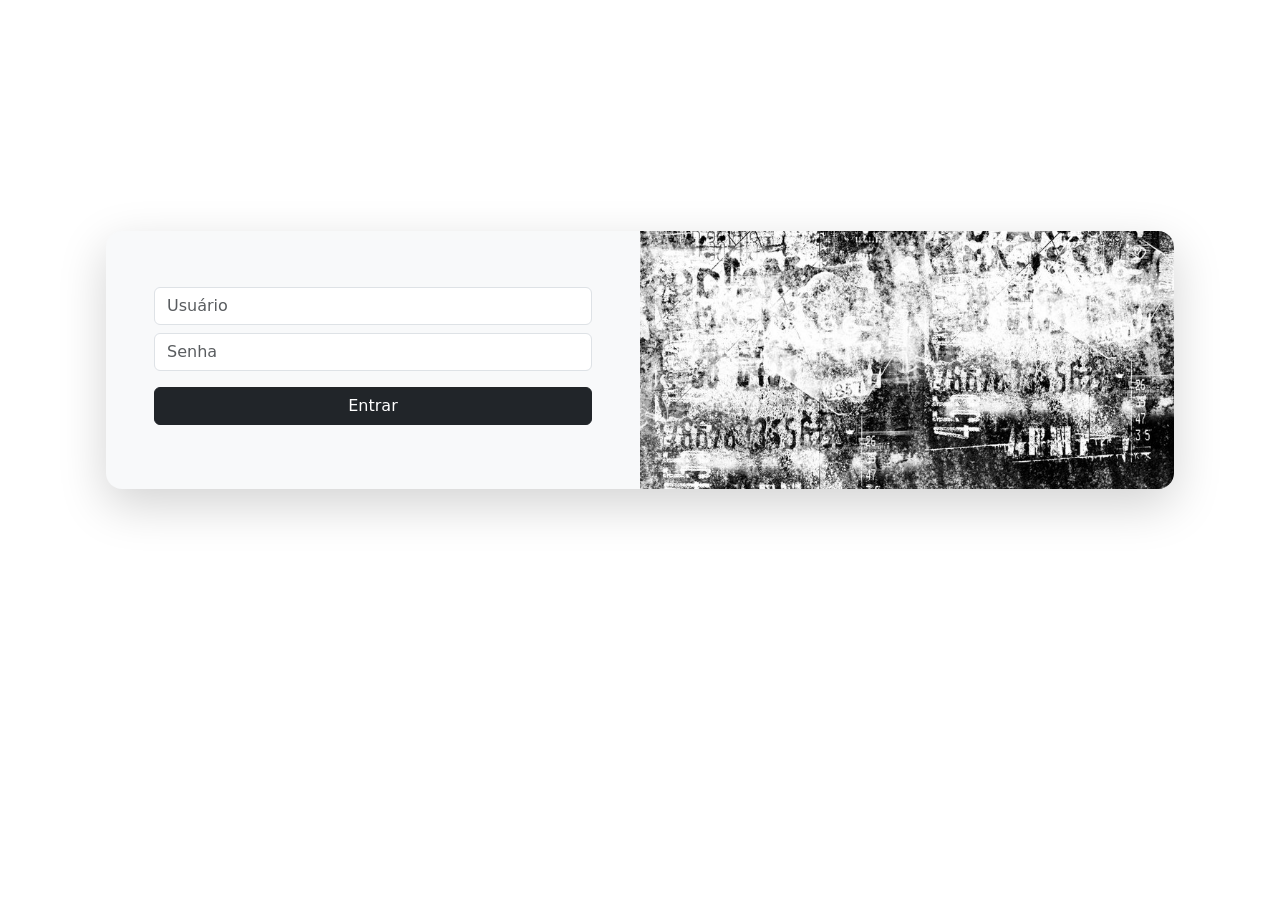
==== index.html @ a1c028de "feat - correção" ====
<html lang="en">
    <head>
        <meta charset="UTF-8">
        <meta name="viewport" content="width=device-width, initial-scale=1.0">
        <title>Validação Forum</title>
        <link href="https://cdn.jsdelivr.net/npm/bootstrap@5.3.8/dist/css/bootstrap.min.css" rel="stylesheet" integrity="sha384-sRIl4kxILFvY47J16cr9ZwB07vP4J8+LH7qKQnuqkuIAvNWLzeN8tE5YBujZqJLB" crossorigin="anonymous">
        <link rel="stylesheet" href="style.css">
    </head>
    <body>

    <div class="container p-5 text-center d-flex justify-content-center  rounded-4 position-absolute top-40 start-50 translate-middle" id="">
         <div class="row bg-light rounded-4 overflow-hidden shadow-lg">
            <div class="col-md-6 p-5 gap-2">
            <form id="cadastro">
                <div>
                    <label class="form-label" for="usuario"></label>
                    <input type="text" id="usuario" class="form-control" placeholder="Usuário">
                    <div class="invalid-feedback">
                        Usuário incorreto.
                    </div>
                </div>
                <div>
                    <label for="senha" class="form-label"></label>
                    <input type="password" id="senha" class="form-control" placeholder="Senha">
                    <div class="invalid-feedback">
                        Usuário incorreto.
                    </div>
                </div>
                <div class="d-grid gap-2 mt-3">
                <button class="btn btn-dark" type="submit">Entrar</button>
                </div>
            </form>
            
        </div>
        <div class="col-md-6 d-none d-md-block p-0">
        <img src="assets/images/360_F_299891222_J2AA0EVqcFsu5976y1A4hQXejZgTWE7f.jpg" class="img-fluid h-100 w-100 object-fit-cover">
      </div>
            
        </div>
    </div>

    <script src="scripts/script.js"></script>
    <script src="https://cdn.jsdelivr.net/npm/bootstrap@5.3.8/dist/js/bootstrap.bundle.min.js"  integrity="sha384-FKyoEForCGlyvwx9Hj09JcYn3nv7wiPVlz7YYwJrWVcXK/BmnVDxM+D2scQbITxI" crossorigin="anonymous"></script>   
    </body>
    </html>
---- style.css ----
#formulario{
    margin-top: 300px;
}
body{
    background-image: url(assets/images/tie-dye-background.jpg);
    background-size: cover;
}

.top-40{
   top: 40% !important;
}
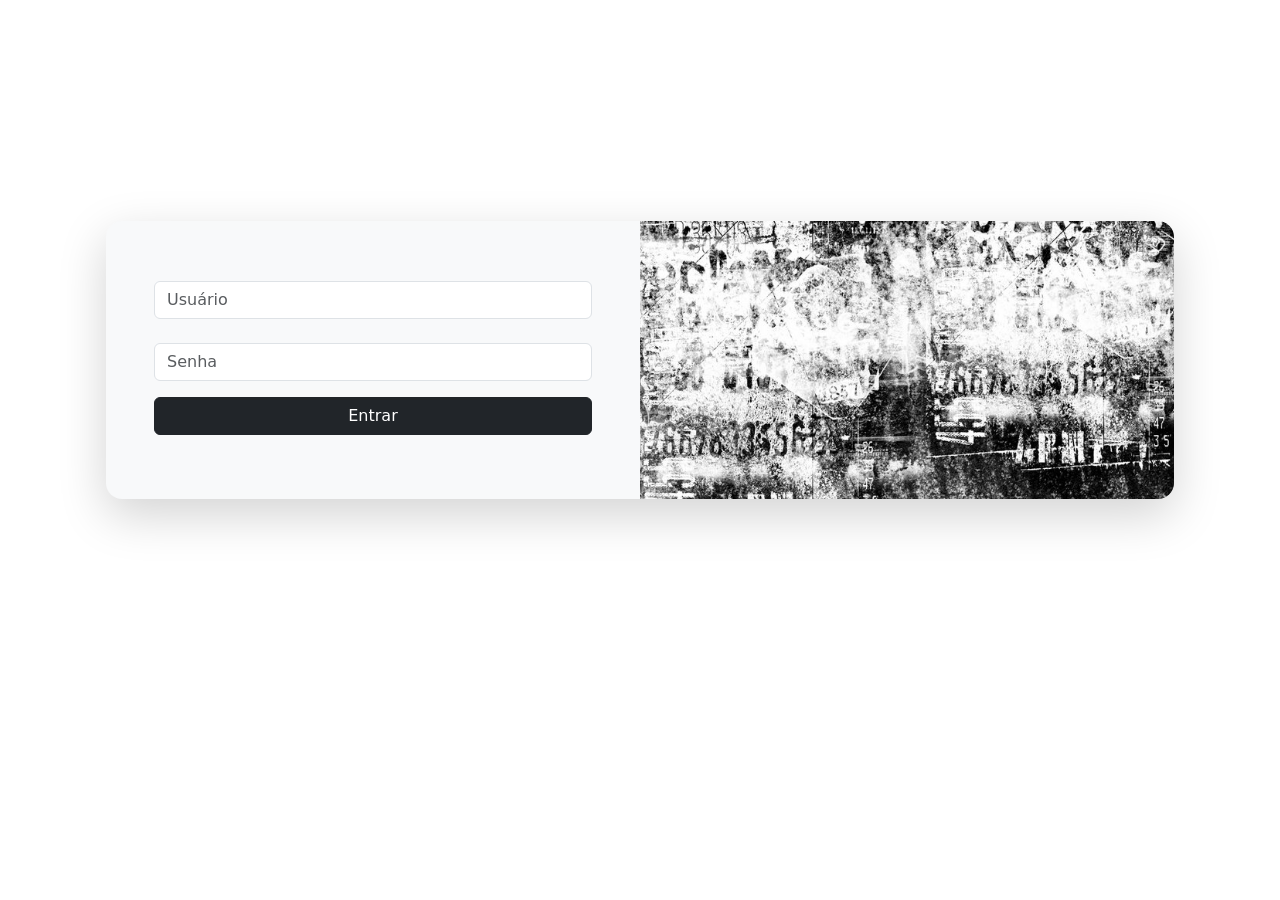
==== commit 20ca5294: "add - merge" ====
--- a/index.html
+++ b/index.html
@@ -14,20 +14,20 @@
             <form id="cadastro">
                 <div>
                     <label class="form-label" for="usuario"></label>
-                    <input type="text" id="usuario" class="form-control" placeholder="Usuário">
+                    <input type="text" id="usuario" class="form-control  mt-1" placeholder="Usuário">
                     <div class="invalid-feedback">
                         Usuário incorreto.
                     </div>
                 </div>
                 <div>
-                    <label for="senha" class="form-label"></label>
-                    <input type="password" id="senha" class="form-control" placeholder="Senha">
+                    <label for="senha" class="form-label" ></label>
+                    <input type="password" id="senha" class="form-control  mt-3" placeholder="Senha">
                     <div class="invalid-feedback">
                         Usuário incorreto.
                     </div>
                 </div>
-                <div class="d-grid gap-2 mt-3">
-                <button class="btn btn-dark" type="submit">Entrar</button>
+                <div class="d-grid gap-2">
+                <button class="btn btn-dark mt-3" type="submit">Entrar</button>
                 </div>
             </form>
             
@@ -39,7 +39,6 @@
         </div>
     </div>
 
-    <script src="scripts/script.js"></script>
     <script src="https://cdn.jsdelivr.net/npm/bootstrap@5.3.8/dist/js/bootstrap.bundle.min.js"  integrity="sha384-FKyoEForCGlyvwx9Hj09JcYn3nv7wiPVlz7YYwJrWVcXK/BmnVDxM+D2scQbITxI" crossorigin="anonymous"></script>   
     </body>
     </html>
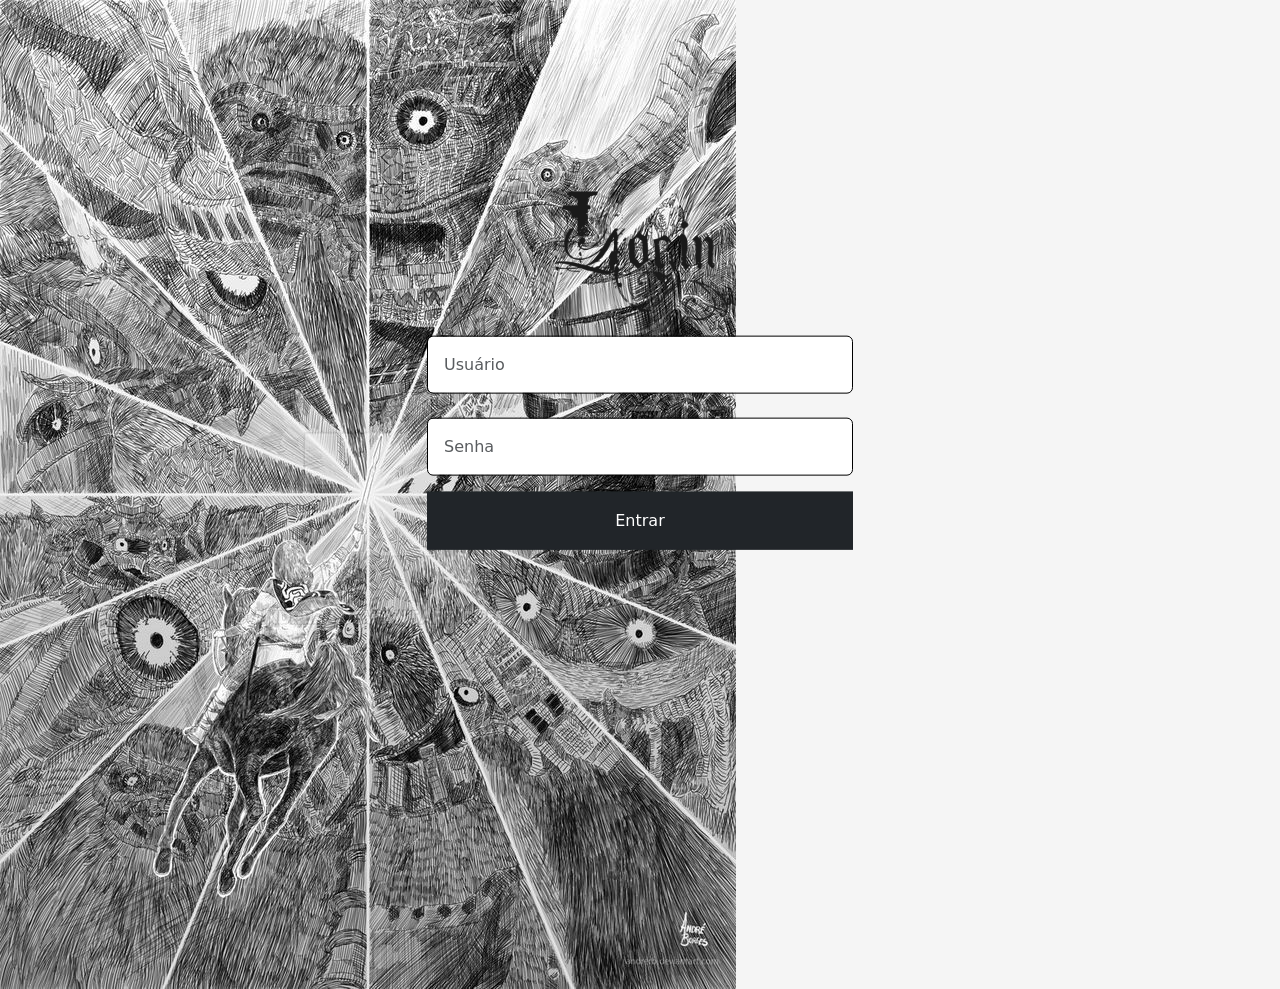
==== commit af8e5cc5: "style - reformulação tematica" ====
--- a/index.html
+++ b/index.html
@@ -8,37 +8,40 @@
     </head>
     <body>
 
+        <img src="assets/images/414aa264cf3bac02aad560ae14173e69 (1).jpg" class="img-fluid" alt="">
+
     <div class="container p-5 text-center d-flex justify-content-center  rounded-4 position-absolute top-40 start-50 translate-middle" id="">
-         <div class="row bg-light rounded-4 overflow-hidden shadow-lg">
+        
             <div class="col-md-6 p-5 gap-2">
             <form id="cadastro">
                 <div>
+                    <img src="assets/images/login.png" width="300" alt="">
+                </div>
+                <div>
                     <label class="form-label" for="usuario"></label>
-                    <input type="text" id="usuario" class="form-control  mt-1" placeholder="Usuário">
+                    <input type="text" id="usuario" class="form-control border border-black mt-1 p-3" placeholder="Usuário">
                     <div class="invalid-feedback">
                         Usuário incorreto.
                     </div>
                 </div>
                 <div>
                     <label for="senha" class="form-label" ></label>
-                    <input type="password" id="senha" class="form-control  mt-3" placeholder="Senha">
+                    <input type="password" id="senha" class="form-control border border-black mt-3 p-3" placeholder="Senha">
                     <div class="invalid-feedback">
-                        Usuário incorreto.
+                        Senha incorreto.
                     </div>
                 </div>
                 <div class="d-grid gap-2">
-                <button class="btn btn-dark mt-3" type="submit">Entrar</button>
+                <button class="btn btn-dark mt-3 p-3 rounded-0" type="submit">Entrar</button>
                 </div>
             </form>
             
         </div>
-        <div class="col-md-6 d-none d-md-block p-0">
-        <img src="assets/images/360_F_299891222_J2AA0EVqcFsu5976y1A4hQXejZgTWE7f.jpg" class="img-fluid h-100 w-100 object-fit-cover">
-      </div>
-            
-        </div>
+
     </div>
 
+    
     <script src="https://cdn.jsdelivr.net/npm/bootstrap@5.3.8/dist/js/bootstrap.bundle.min.js"  integrity="sha384-FKyoEForCGlyvwx9Hj09JcYn3nv7wiPVlz7YYwJrWVcXK/BmnVDxM+D2scQbITxI" crossorigin="anonymous"></script>   
     </body>
+    <script src="scripts/script.js"></script>
     </html>
--- a/style.css
+++ b/style.css
@@ -3,8 +3,7 @@
     margin-top: 300px;
 }
 body{
-    background-image: url(assets/images/tie-dye-background.jpg);
-    background-size: cover;
+   background-color: whitesmoke;
 }
 
 .top-40{
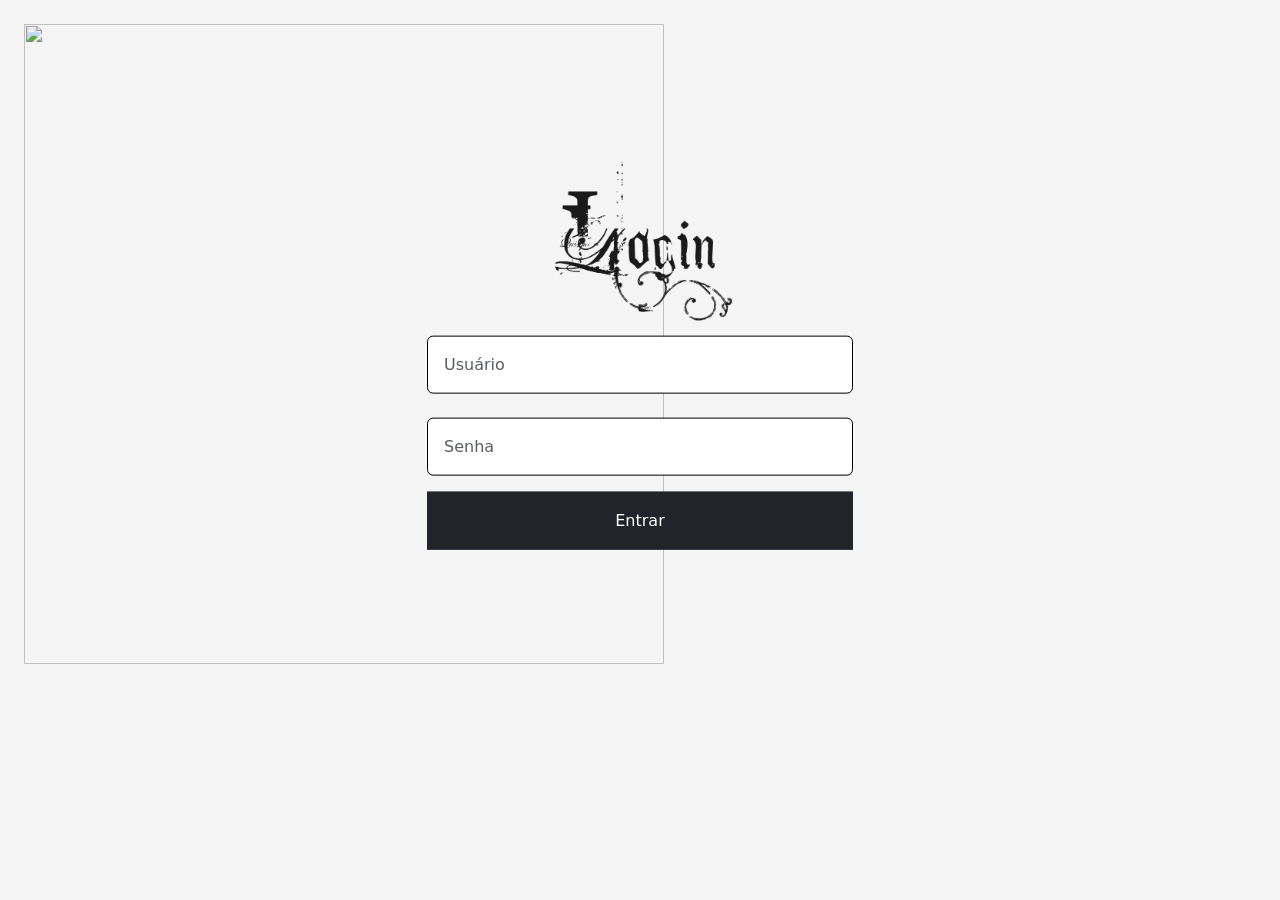
==== commit 66b4096d: "add - configuração de navbar" ====
--- a/index.html
+++ b/index.html
@@ -7,15 +7,16 @@
         <link rel="stylesheet" href="style.css">
     </head>
     <body>
-
-        <img src="assets/images/414aa264cf3bac02aad560ae14173e69 (1).jpg" class="img-fluid" alt="">
-
+    <div>
+        <img src="assets/images/imagem-entrada.jpg" class="position-absolute   m-4 " width="640" alt="">
+    </div>
     <div class="container p-5 text-center d-flex justify-content-center  rounded-4 position-absolute top-40 start-50 translate-middle" id="">
         
             <div class="col-md-6 p-5 gap-2">
             <form id="cadastro">
                 <div>
                     <img src="assets/images/login.png" width="300" alt="">
+                    
                 </div>
                 <div>
                     <label class="form-label" for="usuario"></label>
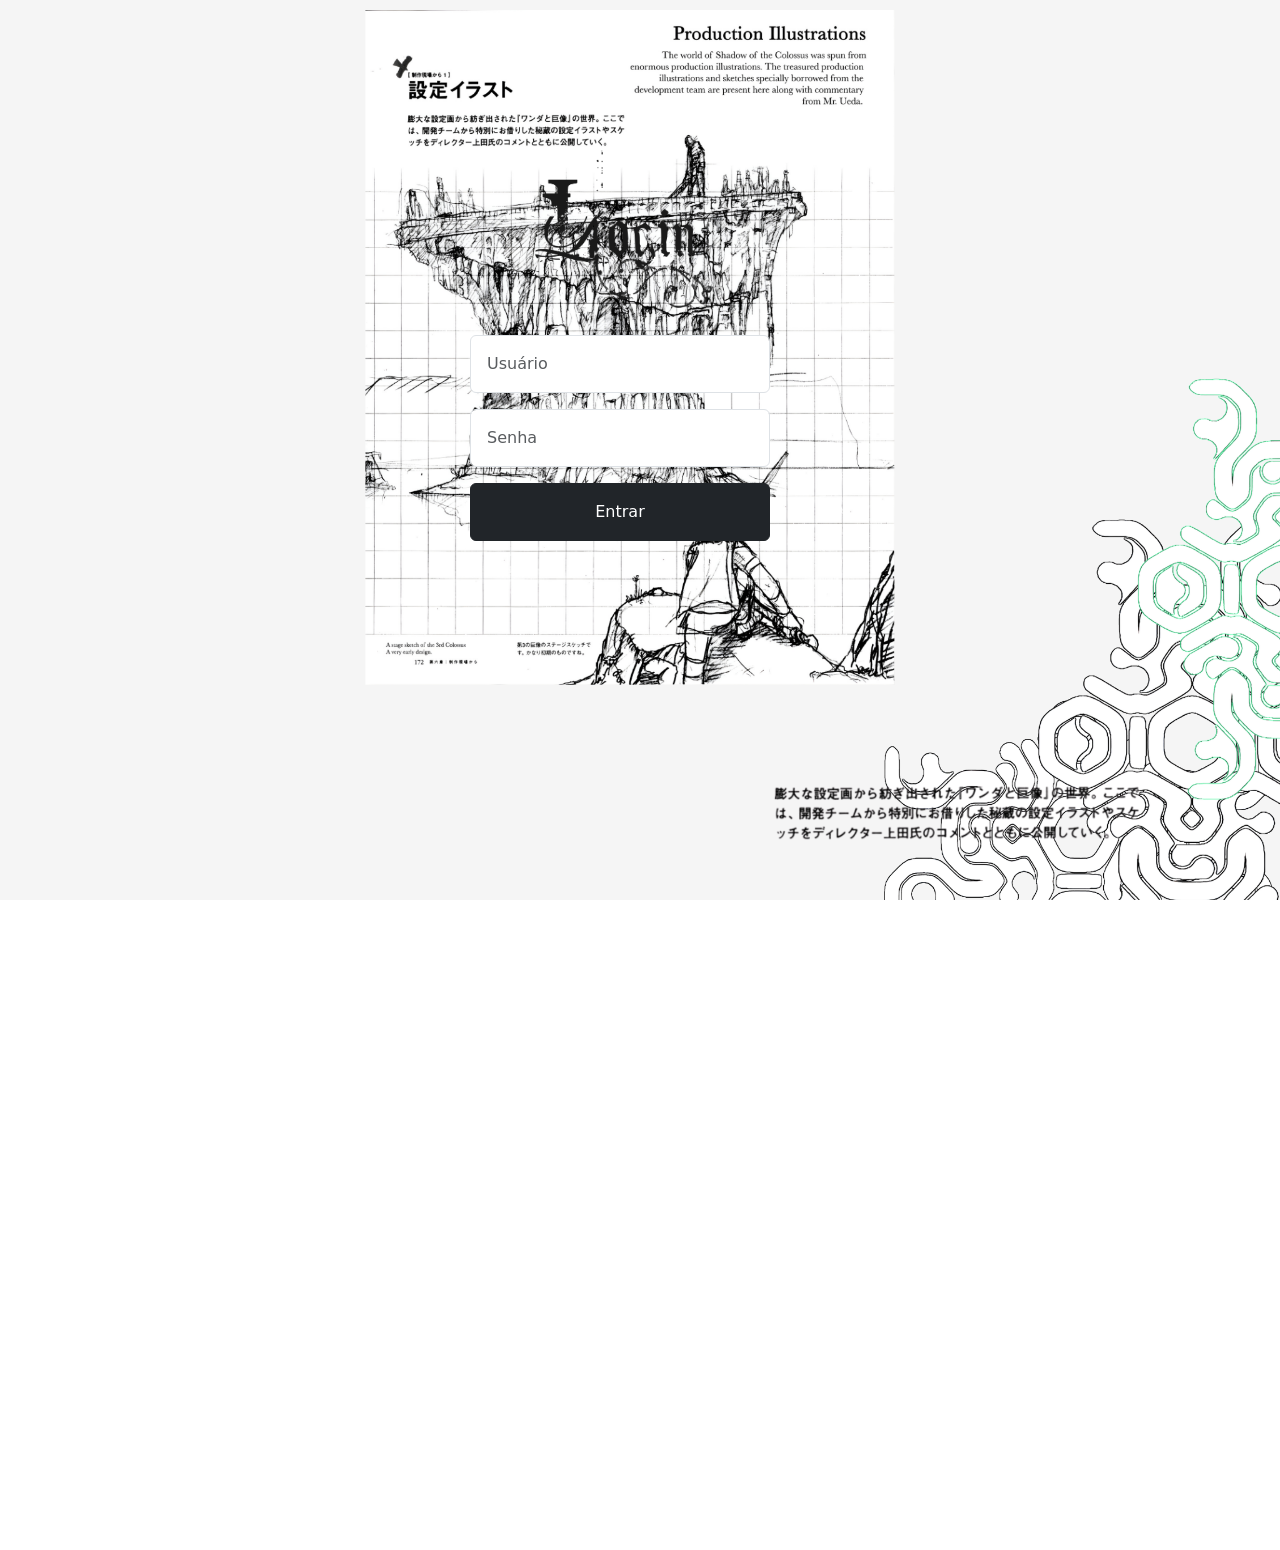
==== commit 5d119aba: "style - organização da tela de login" ====
--- a/index.html
+++ b/index.html
@@ -7,39 +7,36 @@
         <link rel="stylesheet" href="style.css">
     </head>
     <body>
-    <div>
-        <img src="assets/images/imagem-entrada.jpg" class="position-absolute   m-4 " width="640" alt="">
-    </div>
-    <div class="container p-5 text-center d-flex justify-content-center  rounded-4 position-absolute top-40 start-50 translate-middle" id="">
+    <div class="login-area">
+
+
+    <div class="bg-layer img1"></div>
+    <div class="bg-layer img2"></div>
+    <div class="bg-layer img3"></div>
+    <img src="assets/images/abstrato.png" class="img4" alt="">
+    <div class="bg-layer img5"></div>
+    <div class="bg-layer img6"></div>
+
+    <div id="container-login">
         
-            <div class="col-md-6 p-5 gap-2">
+        <div class="login-box text-center">
+
+            <img src="assets/images/login.png" width="300" class="mb-4">
+
             <form id="cadastro">
-                <div>
-                    <img src="assets/images/login.png" width="300" alt="">
-                    
-                </div>
-                <div>
-                    <label class="form-label" for="usuario"></label>
-                    <input type="text" id="usuario" class="form-control border border-black mt-1 p-3" placeholder="Usuário">
-                    <div class="invalid-feedback">
-                        Usuário incorreto.
-                    </div>
-                </div>
-                <div>
-                    <label for="senha" class="form-label" ></label>
-                    <input type="password" id="senha" class="form-control border border-black mt-3 p-3" placeholder="Senha">
-                    <div class="invalid-feedback">
-                        Senha incorreto.
-                    </div>
-                </div>
-                <div class="d-grid gap-2">
-                <button class="btn btn-dark mt-3 p-3 rounded-0" type="submit">Entrar</button>
-                </div>
+
+                <input type="text" class="form-control mb-3 p-3" placeholder="Usuário">
+                <input type="password" class="form-control mb-3 p-3" placeholder="Senha">
+
+                <button class="btn btn-dark w-100 p-3">Entrar</button>
+
             </form>
-            
+
         </div>
 
     </div>
+
+</div>
 
     
     <script src="https://cdn.jsdelivr.net/npm/bootstrap@5.3.8/dist/js/bootstrap.bundle.min.js"  integrity="sha384-FKyoEForCGlyvwx9Hj09JcYn3nv7wiPVlz7YYwJrWVcXK/BmnVDxM+D2scQbITxI" crossorigin="anonymous"></script>   
--- a/style.css
+++ b/style.css
@@ -3,9 +3,123 @@
     margin-top: 300px;
 }
 body{
-   background-color: whitesmoke;
+   background-color: white;
+   overflow: hidden;
+   
 }
 
 .top-40{
    top: 40% !important;
+}
+
+.top-80{
+   top: 40% !important;
+}
+
+#video-background{
+    margin-top: -110px;
+}
+
+#simbolo1{
+    margin-top: 115px;
+}
+
+@font-face {
+    font-family: 'callison';
+    src: url('assets/fonts/CaslonAntique-Bold.ttf') format('woff2')
+    }
+
+nav{
+    font-family: 'callison', sans-serif;
+    font-size: 20;
+}
+
+.login-area {
+    position: relative;
+    height: 100vh;
+    background: #f5f5f5;
+    z-index: 10
+}
+
+.bg-layer {
+    position: absolute;
+    background-repeat: no-repeat;
+    background-size: contain;
+}
+
+
+.img1 {
+    background-image: url("assets/images/imagem-entrada.jpg");
+    width: 850;
+    height: 850;
+    top: 30;
+    left: 50px;
+     z-index: 1;
+}
+
+
+    
+.img2 {
+    background-image: url("assets/images/img-3.png");
+    width: 1200;
+    height: 990px;
+    top: 10px;
+    left: 30;
+     z-index: 1;
+}
+
+.img3 {
+    background-image: url("assets/images/imagem-cavalo.jpg");
+    width: 480px;
+    height: 500px;
+    top: 470px;
+    left: 90px;
+     z-index: 1;
+}
+
+.img4 {
+    position: absolute;
+       right: 0;
+    bottom: 0vh;
+    width: 85vw;
+    max-width: 1000vw;
+    height: auto;
+    object-fit: contain;
+    pointer-events: none;
+     z-index: 1;
+}
+
+
+.img5 {
+    background-image: url("assets/images/escrita.png");
+    width: 400;
+    height: 850;
+    top: 700px;
+    left: 750px;
+     z-index: 1;
+}
+
+.img6 {
+    background-image: url(assets/images/art-monstro.png);
+    width: 520;
+    height: 850;
+    top: 590px;
+    left: 1455px;
+     z-index: 1;
+}
+#container-login {
+    position: absolute;
+
+    top:-100px;
+    right: 450px;
+
+    width: 35vw;
+    max-width: 420px;
+    height: 100vh;
+
+    display: flex;
+    align-items: center;
+    justify-content: center;
+
+    z-index: 999; 
 }
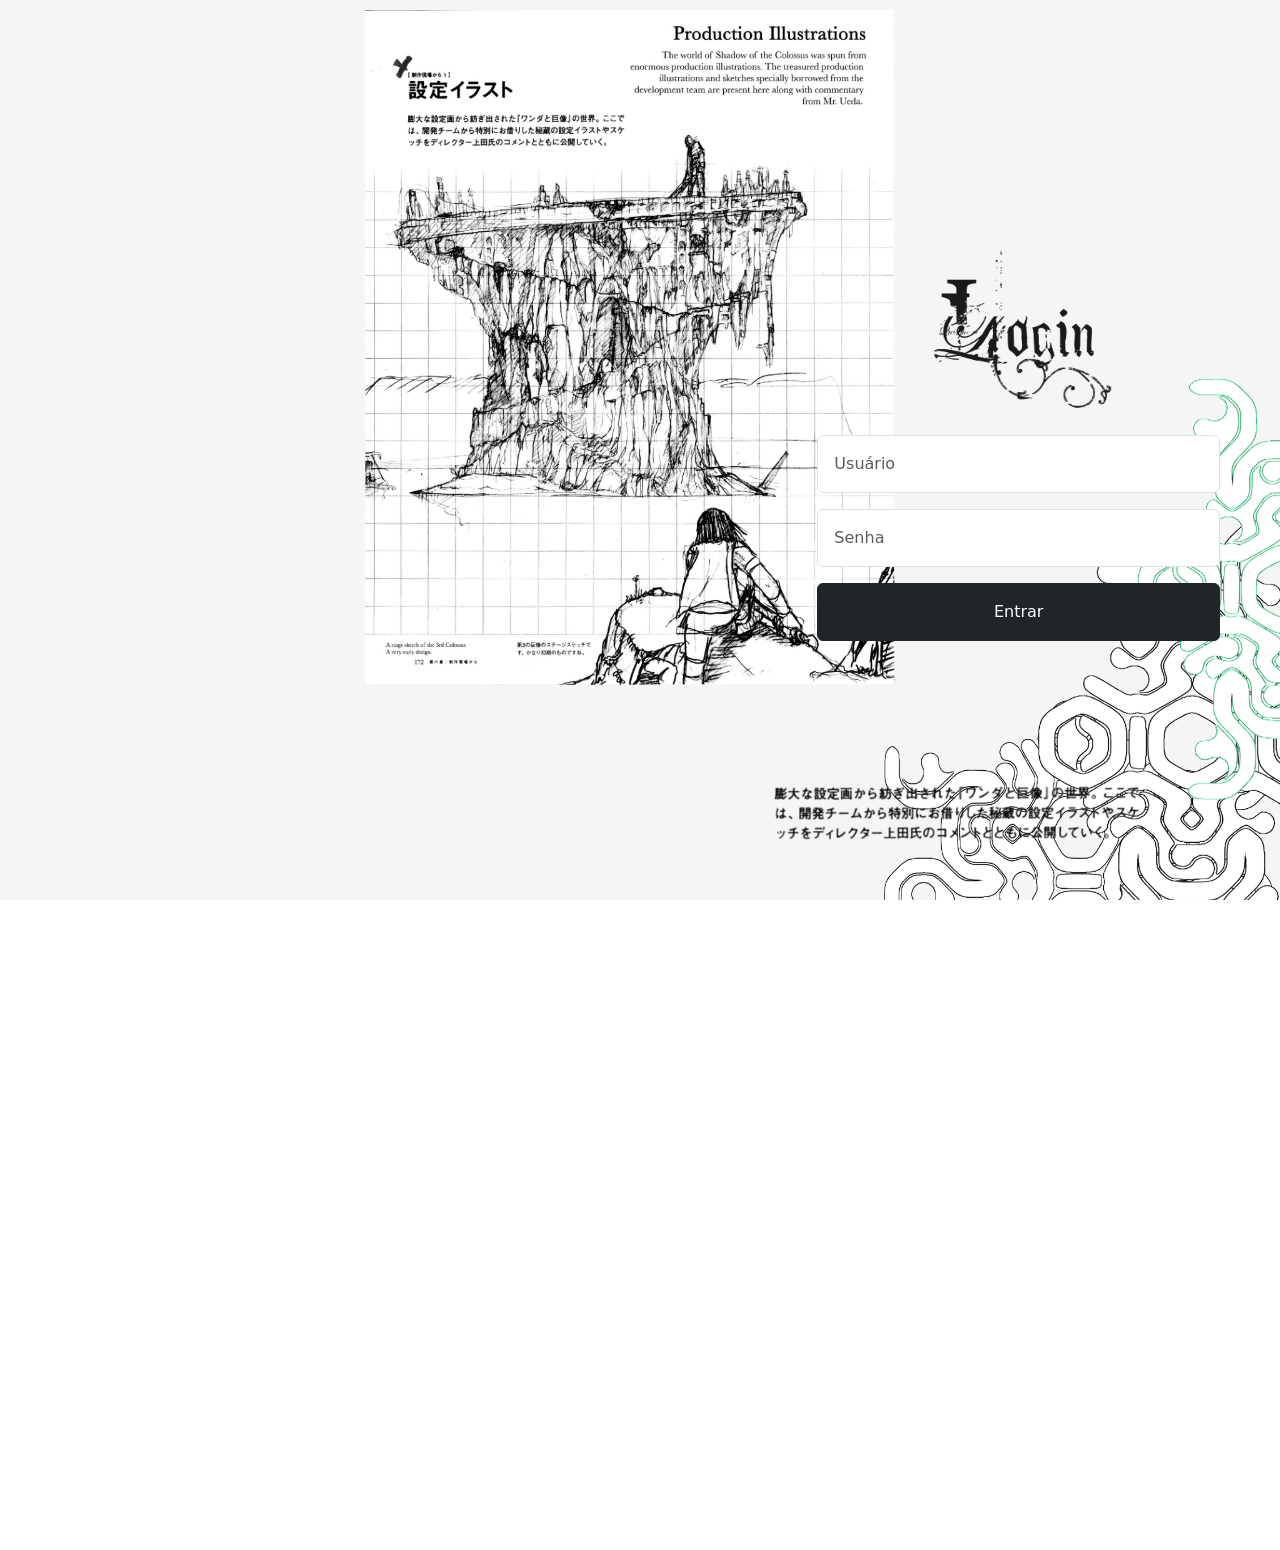
==== commit bde08c40: "fix - problema de ids imcompativeis e estilo da homepage resolvidos" ====
--- a/index.html
+++ b/index.html
@@ -17,24 +17,27 @@
     <div class="bg-layer img5"></div>
     <div class="bg-layer img6"></div>
 
-    <div id="container-login">
-        
-        <div class="login-box text-center">
+    <div class="container-fluid h-100 position-relative">
+    <div class="row h-100 justify-content-end align-items-center">
 
-            <img src="assets/images/login.png" width="300" class="mb-4">
+        <div class="col-12 col-md-6 col-lg-4 d-flex me-5 justify-content-center">
+            
+            <div class="login-box text-center w-100">
 
-            <form id="cadastro">
+                <img src="assets/images/login.png" width="300" class="mb-4">
 
-                <input type="text" class="form-control mb-3 p-3" placeholder="Usuário">
-                <input type="password" class="form-control mb-3 p-3" placeholder="Senha">
+                <form id="cadastro">
+                    <input id="usuario" type="text" class="form-control mb-3 p-3" placeholder="Usuário">
+                    <input id="senha" type="password" class="form-control mb-3 p-3" placeholder="Senha">
+                    <button class="btn btn-dark w-100 p-3">Entrar</button>
+                </form>
 
-                <button class="btn btn-dark w-100 p-3">Entrar</button>
-
-            </form>
+            </div>
 
         </div>
 
     </div>
+</div>
 
 </div>
 
--- a/style.css
+++ b/style.css
@@ -4,7 +4,7 @@
 }
 body{
    background-color: white;
-   overflow: hidden;
+  
    
 }
 
@@ -32,6 +32,16 @@
 nav{
     font-family: 'callison', sans-serif;
     font-size: 20;
+}
+p{
+    font-family: 'callison', sans-serif;
+
+}
+
+
+.login-box {
+    position: relative;
+    z-index: 9999;
 }
 
 .login-area {
@@ -108,18 +118,25 @@
      z-index: 1;
 }
 #container-login {
-    position: absolute;
+    position: relative;
+    z-index: 1000; 
+}
+#video-background {
+    width: 100%;
+    height: 100vh;
+    object-fit: cover;
 
-    top:-100px;
-    right: 450px;
+    -webkit-mask-image: linear-gradient(
+        to bottom,
+        white 0%,
+        white 85%,
+        transparent 100%
+    );
 
-    width: 35vw;
-    max-width: 420px;
-    height: 100vh;
-
-    display: flex;
-    align-items: center;
-    justify-content: center;
-
-    z-index: 999; 
+    mask-image: linear-gradient(
+        to bottom,
+        white 0%,
+        white 85%,
+        transparent 100%
+    );
 }
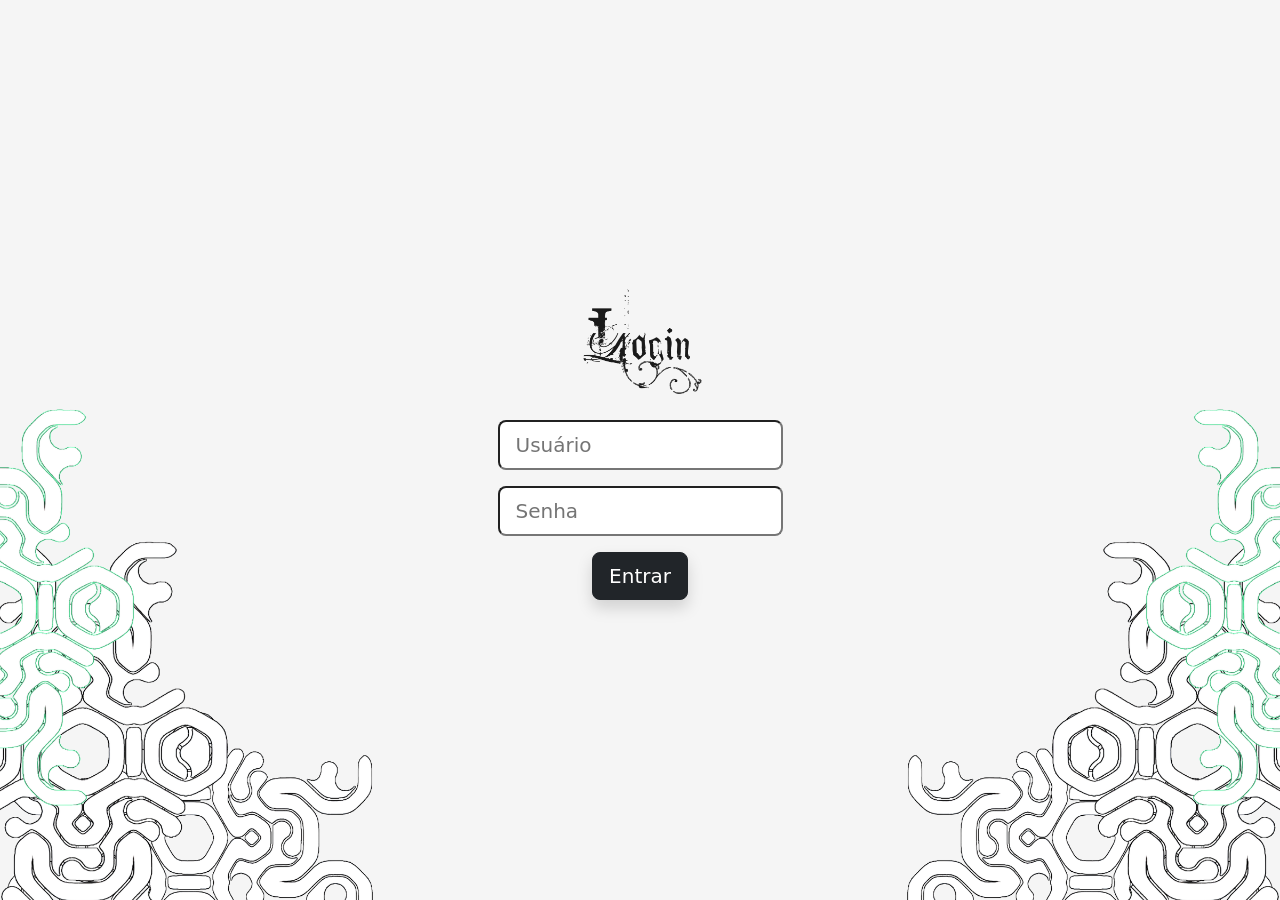
==== commit 236e761b: "fix - correção da tela de login" ====
--- a/index.html
+++ b/index.html
@@ -6,43 +6,35 @@
         <link href="https://cdn.jsdelivr.net/npm/bootstrap@5.3.8/dist/css/bootstrap.min.css" rel="stylesheet" integrity="sha384-sRIl4kxILFvY47J16cr9ZwB07vP4J8+LH7qKQnuqkuIAvNWLzeN8tE5YBujZqJLB" crossorigin="anonymous">
         <link rel="stylesheet" href="style.css">
     </head>
-    <body>
-    <div class="login-area">
+<body>
 
-
-    <div class="bg-layer img1"></div>
-    <div class="bg-layer img2"></div>
-    <div class="bg-layer img3"></div>
-    <img src="assets/images/abstrato.png" class="img4" alt="">
-    <div class="bg-layer img5"></div>
-    <div class="bg-layer img6"></div>
-
-    <div class="container-fluid h-100 position-relative">
-    <div class="row h-100 justify-content-end align-items-center">
-
-        <div class="col-12 col-md-6 col-lg-4 d-flex me-5 justify-content-center">
-            
-            <div class="login-box text-center w-100">
-
-                <img src="assets/images/login.png" width="300" class="mb-4">
-
-                <form id="cadastro">
-                    <input id="usuario" type="text" class="form-control mb-3 p-3" placeholder="Usuário">
-                    <input id="senha" type="password" class="form-control mb-3 p-3" placeholder="Senha">
-                    <button class="btn btn-dark w-100 p-3">Entrar</button>
-                </form>
-
+<div class="login-area d-flex align-items-center overflow-hidden">
+    
+    <img src="assets/images/abstrato.png" class="bg-layer" id="img-direita">
+    <img src="assets/images/abstrato.png" class="bg-layer" id="img-esquerda">
+    
+    <div class="container container-login">
+        <div class="justify-content-end">
+            <div class="">
+                <div class="login-box text-center">
+                    <img src="assets/images/login.png" width="200" class="mb-4 img-fluid" alt="Logo">
+                    <form id="cadastro">
+                        <div class="mb-3">
+                            <input id="usuario" type="text" class="form-control-lg" placeholder="Usuário" required>
+                        </div>
+                        <div class="mb-3">
+                            <input id="senha" type="password" class="form-control-lg" placeholder="Senha" required>
+                        </div>
+                        <button type="submit" class="btn btn-dark btn-lg shadow">Entrar</button>
+                    </form>
+                </div>
             </div>
-
         </div>
-
     </div>
 </div>
 
-</div>
-
     
-    <script src="https://cdn.jsdelivr.net/npm/bootstrap@5.3.8/dist/js/bootstrap.bundle.min.js"  integrity="sha384-FKyoEForCGlyvwx9Hj09JcYn3nv7wiPVlz7YYwJrWVcXK/BmnVDxM+D2scQbITxI" crossorigin="anonymous"></script>   
-    </body>
-    <script src="scripts/script.js"></script>
-    </html>
+<script src="https://cdn.jsdelivr.net/npm/bootstrap@5.3.8/dist/js/bootstrap.bundle.min.js"  integrity="sha384-FKyoEForCGlyvwx9Hj09JcYn3nv7wiPVlz7YYwJrWVcXK/BmnVDxM+D2scQbITxI" crossorigin="anonymous"></script>   
+</body>
+<script src="scripts/script.js"></script>
+</html>
--- a/style.css
+++ b/style.css
@@ -87,26 +87,31 @@
      z-index: 1;
 }
 
-.img4 {
+#img-direita {
     position: absolute;
-       right: 0;
-    bottom: 0vh;
-    width: 85vw;
-    max-width: 1000vw;
-    height: auto;
+    right: 0;
+    bottom: 0;
+    /* Faz a imagem ocupar 90% da altura da tela */
+    height: auto; 
+    width: auto; /* Deixa a largura proporcional à altura */
+    max-width: 80vw; /* Impede que uma imagem ocupe a tela inteira sozinha */
     object-fit: contain;
     pointer-events: none;
-     z-index: 1;
+    z-index: -1;
 }
 
-
-.img5 {
-    background-image: url("assets/images/escrita.png");
-    width: 400;
-    height: 850;
-    top: 700px;
-    left: 750px;
-     z-index: 1;
+#img-esquerda {
+    position: absolute;
+    left: 0;
+    bottom: 0;
+    /* Faz a imagem ocupar 90% da altura da tela */
+    height: auto;
+    width: auto;
+    max-width: 80vw;
+    object-fit: contain;
+    pointer-events: none;
+    z-index: -1;
+    transform: scaleX(-1);
 }
 
 .img6 {
@@ -139,4 +144,40 @@
         white 85%,
         transparent 100%
     );
+}
+
+.mascara {
+    position: absolute;
+    bottom: 0;
+    left: 0;
+    width: 100%;
+    height: 300px;
+
+    background: 
+        linear-gradient(to bottom, transparent, white),
+        url("assets/images/simbolo-branco.png");
+
+    background-repeat: no-repeat;
+    background-position: center bottom;
+    background-size: cover, contain;
+
+    pointer-events: none;
+}
+
+.fs-10{
+    font-size: 20px;
+}
+
+#btn-back-to-top {
+  position: fixed;
+  bottom: 20px;
+  right: 20px;
+  display: none; 
+   
+  z-index: 1000;
+}
+
+section[id] {
+  /* Empurra o ponto de parada 40% para baixo da tela */
+  scroll-margin-top: 30vh; 
 }
